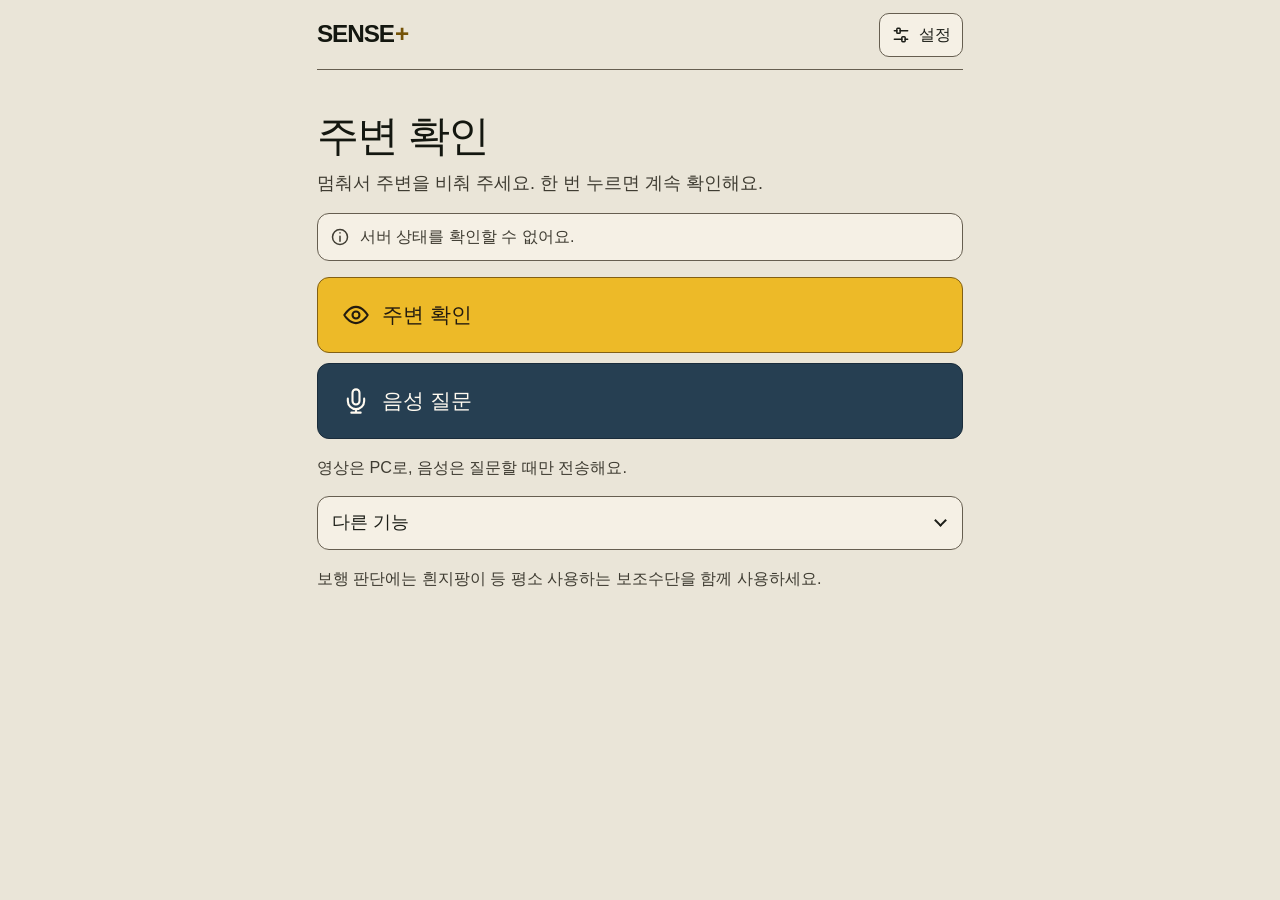
==== apps/sense-plus/frontend/index.html @ d5831dea "Add SENSE+ phone app and operator handoff" ====
<!doctype html>
<html lang="ko">
<head>
  <meta charset="utf-8">
  <meta name="viewport" content="width=device-width, initial-scale=1, viewport-fit=cover">
  <meta name="theme-color" content="#eae5d8">
  <meta name="description" content="카메라와 음성으로 주변을 확인하는 SENSE+ 생활 보조 웹앱">
  <title>SENSE+ · 주변 확인</title>
  <script>
    (() => {
      const capturePairingCode = () => {
        const prefix = '#pair=';
        if (!location.hash.startsWith(prefix)) return;
        const code = location.hash.slice(prefix.length);
        try {
          history.replaceState(history.state, '', location.pathname + location.search);
          window.sensePairingFromQr = code;
        } catch {
          window.sensePairingFromQr = '';
        }
      };
      capturePairingCode();
      window.addEventListener('hashchange', capturePairingCode);
    })();
  </script>
  <link rel="stylesheet" href="./styles.css">
  <link rel="stylesheet" href="./panels.css">
  <script type="module" src="./app.js"></script>
</head>
<body>
  <a class="skip-link" href="#guidePanel">안내와 조작으로 이동</a>
  <svg class="icon-defs" xmlns="http://www.w3.org/2000/svg" aria-hidden="true"><defs>
    <symbol id="i-arrow" viewBox="0 0 24 24"><path d="M4 12h15m-6-6 6 6-6 6"/></symbol>
    <symbol id="i-camera" viewBox="0 0 24 24"><path d="M4 6h4l2-3h4l2 3h4a1 1 0 0 1 1 1v12H3V7a1 1 0 0 1 1-1Z"/><circle cx="12" cy="12" r="4"/></symbol>
    <symbol id="i-switch" viewBox="0 0 24 24"><path d="M4 7a8 8 0 0 1 14-2l2 3M20 3v5h-5M20 17a8 8 0 0 1-14 2l-2-3M4 21v-5h5"/></symbol>
    <symbol id="i-mic" viewBox="0 0 24 24"><rect x="9" y="2" width="6" height="13" rx="3"/><path d="M5 10v2a7 7 0 0 0 14 0v-2M12 19v3m-4 0h8"/></symbol>
    <symbol id="i-pause" viewBox="0 0 24 24"><path d="M8 5v14M16 5v14"/></symbol>
    <symbol id="i-play" viewBox="0 0 24 24"><path d="m8 4 12 8-12 8Z"/></symbol>
    <symbol id="i-stop" viewBox="0 0 24 24"><rect x="5" y="5" width="14" height="14" rx="1"/></symbol>
    <symbol id="i-close" viewBox="0 0 24 24"><path d="m6 6 12 12M18 6 6 18"/></symbol>
    <symbol id="i-volume" viewBox="0 0 24 24"><path d="m11 4-6 5H2v6h3l6 5ZM15 8a6 6 0 0 1 0 8m3-11a10 10 0 0 1 0 14"/></symbol>
    <symbol id="i-muted" viewBox="0 0 24 24"><path d="m11 4-6 5H2v6h3l6 5Zm5 5 6 6m0-6-6 6"/></symbol>
    <symbol id="i-repeat" viewBox="0 0 24 24"><path d="M4 10a8 8 0 1 1 1 8M4 4v6h6"/></symbol>
    <symbol id="i-scene" viewBox="0 0 24 24"><rect x="3" y="3" width="18" height="18" rx="2"/><circle cx="8" cy="8" r="1"/><path d="m3 17 6-6 4 4 3-3 5 5"/></symbol>
    <symbol id="i-search" viewBox="0 0 24 24"><circle cx="10.5" cy="10.5" r="7.5"/><path d="m16 16 5 5"/></symbol>
    <symbol id="i-read" viewBox="0 0 24 24"><path d="M6 2h8l5 5v15H5V3a1 1 0 0 1 1-1Zm8 0v6h5M8 12h8m-8 4h6"/></symbol>
    <symbol id="i-settings" viewBox="0 0 24 24"><path d="M4 7h3m4 0h9M4 17h9m4 0h3"/><rect x="7" y="4" width="4" height="6" rx="1"/><rect x="13" y="14" width="4" height="6" rx="1"/></symbol>
    <symbol id="i-info" viewBox="0 0 24 24"><circle cx="12" cy="12" r="9"/><path d="M12 11v6m0-10v.1"/></symbol>
    <symbol id="i-check" viewBox="0 0 24 24"><path d="m5 12 4 4L19 6"/></symbol>
    <symbol id="i-link" viewBox="0 0 24 24"><path d="m10 14 4-4m-6 7-1 1a4.3 4.3 0 0 1-6-6l5-5a4.3 4.3 0 0 1 6 0m0 5a4.3 4.3 0 0 0 6 0l5-5a4.3 4.3 0 0 0-6-6l-1 1"/></symbol>
    <symbol id="i-walk" viewBox="0 0 24 24"><circle cx="14" cy="3" r="2"/><path d="m7 21 4-8 3 3v6m-3-9 2-6 4 5 4 1M5 12l3-4 5-1"/></symbol>
    <symbol id="i-alert" viewBox="0 0 24 24"><path d="m12 3 10 18H2Zm0 6v5m0 3v.1"/></symbol>
    <symbol id="i-eye" viewBox="0 0 24 24"><path d="M2 12s4-7 10-7 10 7 10 7-4 7-10 7S2 12 2 12Z"/><circle cx="12" cy="12" r="3"/></symbol>
    <symbol id="i-grid" viewBox="0 0 24 24"><rect x="3" y="3" width="7" height="7" rx="1"/><rect x="14" y="3" width="7" height="7" rx="1"/><rect x="3" y="14" width="7" height="7" rx="1"/><rect x="14" y="14" width="7" height="7" rx="1"/></symbol>
  </defs></svg>

  <div class="app">
    <header class="topbar">
      <a class="wordmark" href="./" aria-label="SENSE Plus 처음 화면">SENSE<span aria-hidden="true">+</span></a>
      <button class="icon-button settings-trigger" id="settingsTrigger" aria-haspopup="dialog"><svg class="icon" aria-hidden="true"><use href="#i-settings"/></svg><span>설정</span></button>
    </header>

    <main class="workspace">
      <section class="guide-panel" id="guidePanel" aria-labelledby="pageTitle" tabindex="-1">
        <div class="hero">
          <div class="hero-content">
            <span class="example-label" id="resultDemoBadge" hidden>시연 예시</span>
            <h1 id="pageTitle">주변 확인</h1>
            <p class="intro" id="introText">멈춰서 주변을 비춰 주세요. 한 번 누르면 계속 확인해요.</p>
          </div>
        </div>

        <div class="result-area" id="resultArea" hidden>
          <div class="result-kicker"><svg class="icon" id="resultIcon" aria-hidden="true"><use href="#i-eye"/></svg><span id="resultLabel">현재 보이는 상황</span></div>
          <h2 id="resultTitle"></h2>
          <p id="resultBody"></p>
          <p class="result-direction" id="resultDirection" hidden><span>안내</span><span id="resultDirectionText"></span></p>
          <div class="listening-bars" id="listeningBars" aria-hidden="true" hidden><span></span><span></span><span></span><span></span><span></span><span></span><span></span></div>
        </div>

        <div class="service-notice" id="serviceNotice"><svg class="icon" aria-hidden="true"><use href="#i-info"/></svg><p id="serviceNoticeText">연결 상태 확인 중</p></div>

        <div class="demo-controls" id="demoControls" hidden>
          <p>화면과 음성을 확인하는 예시예요. 실제 주변을 분석하지 않아요.</p>
          <div class="segmented" role="group" aria-label="디자인 시연 장면 선택"><button data-scenario="door" aria-pressed="true">출입구</button><button data-scenario="obstacle" aria-pressed="false">장애물</button><button data-scenario="uncertain" aria-pressed="false">시야 불량</button></div>
        </div>

        <div class="primary-actions">
          <div id="pairingPanel" class="pairing-panel" hidden><svg class="icon" aria-hidden="true"><use href="#i-link"/></svg><p>PC 관제 화면의 QR을 스캔해 주세요.</p></div>
          <div class="main-buttons">
            <button class="button button-primary connect-big" id="quickConnect" hidden><svg class="icon" aria-hidden="true"><use href="#i-camera"/></svg><span id="quickConnectLabel">카메라 다시 연결</span></button>
            <button class="button button-primary main-action" id="guideAction"><svg class="icon" id="guideActionIcon" aria-hidden="true"><use href="#i-eye"/></svg><span id="guideActionLabel">주변 확인</span></button>
            <button class="button button-voice" id="questionAction"><svg class="icon" id="questionActionIcon" aria-hidden="true"><use href="#i-mic"/></svg><span id="questionActionLabel">음성 질문</span></button>
          </div>
          <div class="session-actions" id="sessionActions" hidden><button class="button button-danger" id="stopAction"><svg class="icon" aria-hidden="true"><use href="#i-stop"/></svg>안내 종료</button><button class="button button-quiet" id="repeatAction" hidden><svg class="icon" aria-hidden="true"><use href="#i-repeat"/></svg>다시 듣기</button></div>
        </div>
        <p class="privacy-note" id="privacyNote">영상은 PC로, 음성은 질문할 때만 전송해요.</p>
        <p class="status-message" id="statusMessage" role="status" aria-live="polite" aria-atomic="true"></p>

        <details class="more-modes" id="moreModes">
          <summary id="modeSummary">다른 기능</summary>
          <div class="feature-modes" role="group" aria-label="다른 기능">
            <button class="mode-button" data-mode="find" aria-pressed="false"><svg class="icon" aria-hidden="true"><use href="#i-search"/></svg><span>물건 찾기</span></button>
            <button class="mode-button" data-mode="read" aria-pressed="false"><svg class="icon" aria-hidden="true"><use href="#i-read"/></svg><span>정보 읽기</span></button>
          </div>
        </details>
        <button class="return-guide text-button" id="returnGuide" hidden>주변 확인으로 돌아가기</button>
        <button class="button button-outline audio-resume" id="audioResume" hidden><svg class="icon"><use href="#i-volume"/></svg>음성 재생 허용</button>
        <p class="safety-note">보행 판단에는 흰지팡이 등 평소 사용하는 보조수단을 함께 사용하세요.</p>
      </section>
    </main>
  </div>

  <dialog id="settingsDialog" aria-labelledby="settingsTitle">
    <form method="dialog" class="dialog-header"><h2 id="settingsTitle">설정</h2><button class="icon-button" value="close" aria-label="설정 닫기"><svg class="icon" aria-hidden="true"><use href="#i-close"/></svg></button></form>
    <div class="dialog-content">
      <label class="setting-row"><span><strong>고대비 화면</strong><small>글자와 배경을 더 선명하게</small></span><input id="contrastSetting" type="checkbox" role="switch"><span class="native-switch" aria-hidden="true"></span></label>
      <fieldset class="setting-group"><legend>글자 크기</legend><div class="segmented"><label><input type="radio" name="textSize" value="normal" checked><span>기본</span></label><label><input type="radio" name="textSize" value="large"><span>크게</span></label><label><input type="radio" name="textSize" value="largest"><span>더 크게</span></label></div></fieldset>
      <label class="setting-group" for="voiceSpeed"><span class="setting-label">음성 속도 <output id="voiceSpeedValue" for="voiceSpeed">1.0배</output></span><input id="voiceSpeed" type="range" min="0.7" max="1.3" step="0.1" value="1"><span class="range-labels"><span>천천히</span><span>빠르게</span></span></label>
      <p class="settings-note">글자 크기와 화면 설정은 이 브라우저에 저장돼요. 음성 속도는 브라우저가 읽어주는 안내에 적용돼요.</p>
      <div class="voice-row"><div><svg class="icon" id="voiceIcon" aria-hidden="true"><use href="#i-volume"/></svg><span>음성 안내</span></div><button class="switch-control" id="voiceToggle" role="switch" aria-checked="true" aria-label="음성 안내"><span id="voiceStateText">켜짐</span><span class="switch-track" aria-hidden="true"><span></span></span></button></div>
      <button class="connection-trigger" id="connectionTrigger" aria-haspopup="dialog"><span>연결 상태</span><span class="status-dot" id="connectionDot" aria-hidden="true"></span><span id="connectionLabel">연결 확인 중</span></button>
      <details class="camera-disclosure" id="cameraDisclosure"><summary>카메라 미리보기와 시연</summary>
      <section class="camera-panel" aria-labelledby="cameraTitle">
        <div class="section-heading"><h2 id="cameraTitle">카메라</h2><button class="icon-button" id="switchCamera" disabled><svg class="icon"><use href="#i-switch"/></svg><span>카메라 전환</span></button></div>
        <div class="camera-stage" id="cameraStage">
          <video id="camera" autoplay muted playsinline aria-label="현재 카메라 화면" hidden></video>
          <div class="camera-placeholder" id="cameraPlaceholder">
            <div class="viewfinder" aria-hidden="true"><i></i><i></i><i></i><i></i><svg class="icon"><use href="#i-camera"/></svg></div>
            <h3>주변을 비춰 주세요</h3>
            <p>카메라를 켜면 이곳에 <br>실시간 화면이 보여요.</p>
            <button class="button button-small button-primary" id="enableCamera"><svg class="icon"><use href="#i-camera"/></svg>카메라 켜기</button>
            <span class="permission-note">카메라·마이크 접근을 요청해요.<br>마이크는 질문할 때만 사용해요.</span>
          </div>
          <div class="demo-scene" id="demoScene" hidden aria-label="디자인 시연용 가상 실내 장면">
            <svg viewBox="0 0 800 650" role="img" aria-label="실제 카메라가 아닌 시연용 복도 그림" preserveAspectRatio="xMidYMid slice">
              <rect width="800" height="650" fill="#e7e9ea"/>
              <path d="M0 0h800L520 165H280Z" fill="#f4f5f4"/><path d="M0 650h800L520 400H280Z" fill="#cbd0d2"/>
              <path d="M0 0 280 165v235L0 650" fill="#e0e3e4"/><path d="m800 0-280 165v235l280 250" fill="#d4dadc"/>
              <path d="M280 165h240v235H280Z" fill="#bcc5c9"/><path d="M322 206h156v194H322Z" fill="#95a3ac"/>
              <path d="m620 170 125-54v466l-125-85Z" fill="#8e9ca7"/><path d="m635 184 94-38v405l-94-63Z" fill="#aab5bc"/><path d="M650 348v22" stroke="#435969" stroke-width="7" stroke-linecap="round"/>
              <path d="m65 103 116 50v343L65 570Z" fill="#b9c2c7"/><path d="m214 170 35 15v242l-35 28Z" fill="#b9c2c7"/>
              <g fill="#fff"><path d="M250 35h300l-38 24H288Z"/><path d="M322 102h156l-18 13H340Z"/><path d="M360 142h80l-8 6h-64Z"/></g>
              <g stroke="#adb6bc" fill="none" stroke-width="2"><path d="M280 400 0 650m520-250 280 250m-400-250v250m-120-200h240m-194 56h300m-386 73h470"/></g>
              <g class="demo-door-mark"><rect x="613" y="163" width="137" height="350" rx="8" fill="none" stroke="#e6b641" stroke-width="4"/><rect x="629" y="178" width="60" height="34" rx="4" fill="#fff"/><text x="659" y="201" fill="#192a3a" text-anchor="middle" font-family="sans-serif" font-size="18">문</text></g>
              <g class="demo-obstacle-mark" fill="#71818e" stroke="#354858" stroke-width="5"><path d="M470 367h111v105H470Z"/><path d="m455 479 137 0-8 35H463Z"/><path d="m471 514-8 76m115-76 12 76m-62-76v80"/><path d="m450 590 30 0m95 0h30"/><rect x="444" y="355" width="159" height="252" rx="10" fill="none" stroke="#e6b641" stroke-width="5"/></g>
            </svg>
            <div class="demo-scene-shade"></div>
          </div>
          <div class="camera-overlay-top"><span class="camera-live" id="cameraLive" hidden><span></span>실시간 카메라</span><span class="example-label" id="cameraDemoBadge" hidden>시연 예시 · 가상 장면</span></div>
          <div class="camera-overlay-bottom" id="cameraOverlay" hidden><svg class="icon"><use href="#i-eye"/></svg><span id="cameraOverlayText">현재 비추는 방향을 확인해요</span></div>
        </div>
        <div class="device-status"><span id="cameraStatus"><svg class="icon"><use href="#i-camera"/></svg><span>카메라 꺼짐</span></span><span id="micStatus"><svg class="icon"><use href="#i-mic"/></svg><span>마이크 꺼짐</span></span></div>
        <div class="camera-footnote"><button class="text-button" id="demoToggle"><svg class="icon" aria-hidden="true"><use href="#i-grid"/></svg><span>디자인 시연</span></button><button class="text-button" id="disconnectAction">카메라·연결 종료</button></div>
      </section>
      </details>
      <button class="button button-outline full-width" id="settingsDone">설정 완료</button>
    </div>
  </dialog>

  <dialog id="connectionDialog" aria-labelledby="connectionTitle">
    <form method="dialog" class="dialog-header"><h2 id="connectionTitle">연결 상태</h2><button class="icon-button" value="close" aria-label="연결 상태 닫기"><svg class="icon" aria-hidden="true"><use href="#i-close"/></svg></button></form>
    <div class="dialog-content"><p class="dialog-description">영상·음성이 서버까지 전달되는지 확인할 수 있어요.</p>
      <dl class="connection-list"><div><dt>카메라·마이크 권한</dt><dd id="detailMedia">요청 전</dd></div><div><dt>웹 연결 환경</dt><dd id="detailSecure">확인 중</dd></div><div><dt>실시간 통신</dt><dd id="detailTransport">연결 전</dd></div><div><dt>AI 분석</dt><dd id="detailAI">확인 중</dd></div><div><dt>서버가 받은 영상</dt><dd id="detailVideo">0 프레임</dd></div><div><dt>서버가 받은 음성</dt><dd id="detailAudio">0 샘플</dd></div><div><dt>최근 영상 도착</dt><dd id="detailFrameAge">—</dd></div></dl>
      <p class="connection-note" id="connectionNote">카메라·마이크를 켠 뒤 서버 연결을 확인해 보세요.</p>
      <div class="dialog-button-stack"><button class="button button-primary" id="connectAction"><svg class="icon"><use href="#i-link"/></svg>서버 연결</button><button class="button button-outline" id="testAudioAction" disabled><svg class="icon"><use href="#i-volume"/></svg>연결 확인음 듣기</button><button class="text-button" id="refreshHealth">상태 새로고침</button></div>
      <p class="settings-note">확인음은 통신 테스트용입니다. 실제 주변 분석이나 이동 안내가 아니에요.</p>
    </div>
  </dialog>
  <audio id="remoteAudio" autoplay playsinline></audio>
  <div class="sr-only" id="urgentMessage" role="alert" aria-live="assertive" aria-atomic="true"></div>
</body>
</html>
---- apps/sense-plus/frontend/styles.css ----
:root {
  color-scheme: light;
  --page: #eae5d8;
  --paper: #f5f0e5;
  --surface: #e3ddcf;
  --surface-raised: #dad2c2;
  --ink: #262721;
  --ink-strong: #1b1e19;
  --muted: #4b493f;
  --subtle: #595448;
  --line: #777063;
  --yellow: #745207;
  --yellow-soft: #f3e4bb;
  --error: #84291f;
  --focus: #263f52;
  --warning-background: #f3e1d7;
  --warning-border: #a93429;
  --guide-fill: #edba28;
  --guide-hover: #e3ac19;
  --guide-border: #826014;
  --voice-fill: #263f52;
  --voice-hover: #1c3041;
  --voice-border: #1a2c3b;
  --stop-fill: #a93429;
  --stop-hover: #922a22;
  --stop-border: #7f2a23;
  --recover-fill: #eb763e;
  --recover-hover: #e46c33;
  --recover-border: #823c22;
  --action-ink: #231b0f;
  --light-label: #fffaf0;
  color: var(--ink);
  background: var(--page);
  font: 16px/1.55 -apple-system, BlinkMacSystemFont, "Segoe UI", "Apple SD Gothic Neo", "Malgun Gothic", sans-serif;
  font-synthesis: none;
}

:root:has(body[data-text-size="large"]) { font-size: 18px; }
:root:has(body[data-text-size="largest"]) { font-size: 20px; }

:root:has(body.high-contrast) {
  --ink: #1c1e18;
  --ink-strong: #141710;
  --muted: #3f3c32;
  --subtle: #4b463b;
  --line: #665e50;
  --focus: #182e40;
}

* { box-sizing: border-box; }
[hidden] { display: none !important; }

body {
  min-width: 0;
  margin: 0;
  color: var(--ink);
  background: var(--page);
}

button, select, input { font: inherit; }
button, a, input { -webkit-tap-highlight-color: transparent; }
button { cursor: pointer; color: inherit; touch-action: manipulation; }
button:disabled { cursor: default; }
a { color: inherit; }

:where(button, a, input, summary, [tabindex]):focus-visible {
  outline: 3px solid var(--focus);
  outline-offset: 3px;
}

.icon {
  width: 24px;
  height: 24px;
  flex: none;
  fill: none;
  stroke: currentColor;
  stroke-width: 1.8;
  stroke-linecap: round;
  stroke-linejoin: round;
}

.icon-defs { position: absolute; width: 0; height: 0; overflow: hidden; }

.sr-only,
.status-message:empty {
  position: absolute;
  width: 1px;
  height: 1px;
  margin: 0;
  overflow: hidden;
  clip-path: inset(50%);
  white-space: nowrap;
}

.skip-link {
  position: fixed;
  z-index: 5;
  top: max(12px, env(safe-area-inset-top));
  left: max(12px, env(safe-area-inset-left));
  transform: translateY(-180%);
  border-radius: 10px;
  padding: 10px 16px;
  background: var(--guide-fill);
  color: var(--action-ink);
}

.skip-link:focus { transform: none; }

.app {
  width: min(100%, 39rem);
  margin-inline: auto;
  padding-top: env(safe-area-inset-top);
  padding-right: max(clamp(16px, 5vw, 28px), env(safe-area-inset-right));
  padding-bottom: calc(28px + env(safe-area-inset-bottom));
  padding-left: max(clamp(16px, 5vw, 28px), env(safe-area-inset-left));
}

.topbar {
  display: flex;
  min-height: 70px;
  align-items: center;
  justify-content: space-between;
  gap: 12px;
  padding-block: 8px;
  border-bottom: 1px solid var(--line);
}

.wordmark {
  display: inline-flex;
  min-height: 44px;
  flex: none;
  align-items: center;
  color: var(--ink-strong);
  font-size: 1.35rem;
  font-weight: 800;
  line-height: 1;
  letter-spacing: -.045em;
  text-decoration: none;
}

.wordmark span { color: var(--yellow); margin-inline-start: 1px; }

.topbar-actions {
  display: flex;
  min-width: 0;
  flex-wrap: wrap;
  align-items: center;
  justify-content: flex-end;
  gap: 8px;
}

.icon-button,
.text-button,
.connection-trigger {
  display: inline-flex;
  min-width: 44px;
  min-height: 44px;
  align-items: center;
  justify-content: center;
  gap: 8px;
  padding: 7px 11px;
  border: 1px solid transparent;
  border-radius: 10px;
  background: transparent;
  color: var(--ink);
  font-size: .9rem;
  font-weight: 650;
  line-height: 1.35;
  text-align: center;
  text-decoration: none;
  overflow-wrap: anywhere;
}

.icon-button .icon, .text-button .icon { width: 20px; height: 20px; }
.text-button { color: var(--muted); }
:where(.icon-button, .text-button):hover:enabled { background: var(--surface-raised); }

.settings-trigger,
.connection-trigger {
  border-color: var(--line);
  background: var(--paper);
}

.status-dot {
  width: 8px;
  height: 8px;
  flex: none;
  border-radius: 50%;
  background: var(--subtle);
}

.status-dot.connected { background: var(--voice-fill); }
.status-dot.error { background: var(--error); }

.workspace,
.guide-panel,
.primary-actions,
.main-buttons,
.session-actions {
  display: grid;
  grid-template-columns: minmax(0, 1fr);
  min-width: 0;
}

.workspace { gap: 20px; padding-top: clamp(22px, 6vw, 40px); }
.guide-panel { gap: 16px; }
.primary-actions { gap: 10px; }
.main-buttons, .session-actions { gap: 10px; }
.session-actions:not(:has(> :not([hidden]))) { display: none; }

.hero { min-width: 0; }
.hero h1 {
  margin: 0;
  color: var(--ink-strong);
  font-size: clamp(1.65rem, 1.35rem + 1.55vw, 2.35rem);
  font-weight: 800;
  line-height: 1.22;
  letter-spacing: -.038em;
}

.hero h1,
.intro,
.button,
.mode-button,
.status-message,
.safety-note,
.result-area,
.pairing-panel,
.service-notice {
  word-break: keep-all;
  overflow-wrap: anywhere;
}

.intro {
  margin: 8px 0 0;
  color: var(--muted);
  font-size: 1rem;
  line-height: 1.5;
}

.guide-topline { display: flex; flex-wrap: wrap; gap: 6px; align-items: center; margin-bottom: 6px; }
.eyebrow { color: var(--muted); font-size: .85rem; font-weight: 650; }
.example-label {
  display: inline-flex;
  padding: 2px 7px;
  border: 1px solid var(--line);
  border-radius: 6px;
  background: var(--surface);
  color: var(--ink);
  font-size: .82rem;
  font-weight: 650;
}

.button {
  display: inline-flex;
  min-width: 0;
  min-height: 48px;
  align-items: center;
  justify-content: center;
  gap: 9px;
  padding: 9px 14px;
  border: 1px solid var(--line);
  border-radius: 12px;
  background: var(--paper);
  color: var(--ink);
  font-size: 1rem;
  font-weight: 700;
  line-height: 1.35;
  text-align: center;
}

.button:disabled,
.icon-button:disabled {
  border-color: var(--line);
  border-style: dashed;
}

.button-small { min-height: 44px; font-size: .95rem; }
.button-outline { background: var(--surface); }
.button-quiet { color: var(--muted); }
.button-outline:hover:enabled, .button-quiet:hover:enabled { background: var(--surface-raised); }

.main-buttons > .button,
.session-actions > .button {
  width: 100%;
  min-height: 76px;
  justify-content: flex-start;
  gap: 12px;
  padding: 13px clamp(14px, 5vw, 24px);
  font-size: 1.16rem;
  text-align: start;
}

.main-buttons .icon, .session-actions .icon { width: 28px; height: 28px; }
.session-actions > .button-quiet { min-height: 48px; font-size: .96rem; }
.session-actions > .button-quiet .icon { width: 23px; height: 23px; }

.button-primary,
#guideAction {
  border-color: var(--guide-border);
  background: var(--guide-fill);
  color: var(--action-ink);
}

.button-primary:hover:enabled,
#guideAction:hover:enabled { background: var(--guide-hover); }

.button-voice,
#questionAction {
  border-color: var(--voice-border);
  background: var(--voice-fill);
  color: var(--light-label);
}

.button-voice:hover:enabled,
#questionAction:hover:enabled { background: var(--voice-hover); }

.button-danger,
.pause-action,
#guideAction.pause-action,
#stopAction {
  border-color: var(--stop-border);
  background: var(--stop-fill);
  color: var(--light-label);
}

.button-danger:hover:enabled,
.pause-action:hover:enabled,
#guideAction.pause-action:hover:enabled,
#stopAction:hover:enabled { background: var(--stop-hover); }

#quickConnect,
#guideAction.recover-action {
  border-color: var(--recover-border);
  background: var(--recover-fill);
  color: var(--action-ink);
}

#quickConnect:hover:enabled,
#guideAction.recover-action:hover:enabled { background: var(--recover-hover); }

.connect-big {
  min-height: 56px;
  justify-content: flex-start;
  text-align: start;
}

.connect-arrow { margin-inline-start: auto; }

.service-notice,
.pairing-panel {
  display: flex;
  min-height: 48px;
  align-items: center;
  gap: 10px;
  padding: 6px 10px 6px 12px;
  border: 1px solid var(--line);
  border-radius: 12px;
  background: var(--paper);
  color: var(--muted);
  font-size: .9rem;
}

.service-notice p, .pairing-panel p { flex: 1; margin: 0; }
.service-notice > .icon, .pairing-panel > .icon { width: 20px; height: 20px; }
.pairing-panel { padding-block: 11px; background: var(--yellow-soft); color: var(--ink); }

.privacy-note,
.status-message,
.safety-note {
  margin: 0;
  color: var(--muted);
  word-break: keep-all;
  overflow-wrap: anywhere;
  font-size: .9rem;
  line-height: 1.55;
}

.status-message.is-error { color: var(--error); font-weight: 700; }

.result-area {
  padding: 14px 16px;
  border: 1px solid var(--line);
  border-radius: 12px;
  background: var(--paper);
}

.result-area.warning-result { border-color: var(--warning-border); background: var(--warning-background); }
.result-kicker {
  display: flex;
  align-items: center;
  gap: 8px;
  margin-bottom: 5px;
  color: var(--muted);
  font-size: .88rem;
  font-weight: 700;
}

.result-kicker .icon { width: 20px; height: 20px; }
.warning-result .result-kicker, .is-obstacle .result-kicker { color: var(--error); }
.result-area h2 { margin: 0 0 4px; font-size: 1.22rem; line-height: 1.35; }
.result-area p { margin: 0; color: var(--muted); }
.result-area p:empty { display: none; }

.result-area .result-direction {
  display: flex;
  flex-wrap: wrap;
  align-items: baseline;
  gap: 5px 8px;
  margin-top: 9px;
  padding-top: 8px;
  border-top: 1px solid var(--line);
}

.result-direction > span:first-child { font-weight: 700; color: var(--ink); }

.listening-bars { display: flex; align-items: center; gap: 4px; height: 24px; margin-top: 8px; }
.listening-bars span { width: 4px; height: 10px; border-radius: 2px; background: var(--yellow); }
.listening-bars span:nth-child(2n) { height: 18px; }

.more-modes {
  min-width: 0;
  border: 1px solid var(--line);
  border-radius: 12px;
  background: var(--paper);
}

.more-modes > summary {
  display: flex;
  min-height: 52px;
  align-items: center;
  justify-content: space-between;
  gap: 12px;
  padding: 8px 14px;
  border-radius: inherit;
  cursor: pointer;
  list-style: none;
  font-weight: 700;
}

.more-modes > summary::-webkit-details-marker { display: none; }

.more-modes > summary::after {
  content: "";
  width: 7px;
  height: 7px;
  flex: none;
  margin-inline-end: 3px;
  border-right: 2px solid currentColor;
  border-bottom: 2px solid currentColor;
  transform: translateY(-2px) rotate(45deg);
}

.more-modes[open] > summary::after { transform: translateY(2px) rotate(225deg); }

.feature-modes {
  display: grid;
  grid-template-columns: minmax(0, 1fr);
  gap: 6px;
}

.more-modes .feature-modes { padding: 0 9px 9px; }

.mode-button {
  display: flex;
  min-width: 0;
  min-height: 48px;
  align-items: center;
  gap: 10px;
  padding: 8px 11px;
  border: 1px solid var(--line);
  border-radius: 10px;
  background: var(--surface);
  color: var(--ink);
  font-weight: 600;
  text-align: start;
}

.mode-button .icon { width: 22px; height: 22px; }
.mode-button:hover:enabled { background: var(--surface-raised); }
.mode-button[aria-pressed="true"] { border-width: 2px; border-color: var(--ink); font-weight: 800; }
.return-guide { justify-self: start; }

.voice-row {
  display: flex;
  min-height: 48px;
  align-items: center;
  justify-content: space-between;
  gap: 10px;
  padding: 4px 8px;
  color: var(--ink);
  font-size: .95rem;
}

.voice-row > div { display: flex; align-items: center; gap: 8px; }
.voice-row .icon { width: 20px; height: 20px; }

.switch-control {
  display: flex;
  min-height: 44px;
  align-items: center;
  gap: 8px;
  padding: 4px 1px 4px 6px;
  border: 0;
  border-radius: 8px;
  background: transparent;
  color: var(--ink);
  font-size: .9rem;
}

.switch-track {
  display: block;
  width: 44px;
  height: 26px;
  flex: none;
  padding: 3px;
  border: 1px solid var(--line);
  border-radius: 20px;
  background: var(--surface-raised);
}

.switch-track > span { display: block; width: 18px; height: 18px; border-radius: 50%; background: var(--ink); }
.switch-control[aria-checked="true"] .switch-track { border-color: var(--yellow); background: var(--yellow); }
.switch-control[aria-checked="true"] .switch-track > span { transform: translateX(18px); background: var(--page); }
.audio-resume, .full-width { width: 100%; }

@media (max-width: 360px) {
  .app {
    padding-left: max(12px, env(safe-area-inset-left));
    padding-right: max(12px, env(safe-area-inset-right));
  }

  .topbar { min-height: 64px; gap: 8px; }
  .topbar-actions { gap: 5px; }
  .settings-trigger, .connection-trigger { padding-inline: 8px; }
}

@media (prefers-reduced-motion: reduce) {
  *, *::before, *::after {
    animation: none !important;
    transition: none !important;
    scroll-behavior: auto !important;
  }
}
---- apps/sense-plus/frontend/panels.css ----
.camera-disclosure {
  width: 100%;
  min-width: 0;
  border: 1px solid var(--line);
  border-radius: 1.125rem;
  background: var(--paper);
  color: var(--ink);
}

.camera-disclosure > summary {
  display: flex;
  min-height: 3.5rem;
  align-items: center;
  justify-content: space-between;
  gap: 1rem;
  padding: 0.75rem clamp(0.875rem, 3vw, 1.25rem);
  border-radius: inherit;
  cursor: pointer;
  list-style: none;
  font-weight: 650;
  line-height: 1.5;
}

.camera-disclosure > summary::-webkit-details-marker {
  display: none;
}

.camera-disclosure > summary::after {
  content: "";
  flex: 0 0 0.5rem;
  width: 0.5rem;
  height: 0.5rem;
  margin-inline-end: 0.2rem;
  border-right: 2px solid currentColor;
  border-bottom: 2px solid currentColor;
  color: var(--yellow);
  transform: translateY(-0.125rem) rotate(45deg);
}

.camera-disclosure[open] > summary::after {
  transform: translateY(0.125rem) rotate(225deg);
}

.camera-panel {
  display: grid;
  min-width: 0;
  gap: 0.875rem;
  padding: 0.75rem clamp(0.875rem, 3vw, 1.25rem) 1rem;
  border-top: 1px solid var(--line);
}

.camera-panel .section-heading {
  display: flex;
  flex-wrap: wrap;
  align-items: center;
  justify-content: space-between;
  gap: 0.375rem 0.75rem;
}

.camera-panel .section-heading h2 {
  margin: 0;
  font-size: 1em;
  line-height: 1.35;
}

.camera-panel .icon-button,
.camera-panel .text-button,
.camera-panel .button {
  min-width: 44px;
  min-height: 44px;
}

.camera-stage {
  position: relative;
  display: grid;
  width: 100%;
  min-width: 0;
  min-height: 16rem;
  overflow: hidden;
  isolation: isolate;
  border: 1px solid var(--line);
  border-radius: 0.875rem;
  background: var(--page);
}

.camera-stage:has(> video:not([hidden]), > .demo-scene:not([hidden])) {
  max-height: 30rem;
  aspect-ratio: 4 / 3;
}

.camera-stage > video,
.camera-stage > .demo-scene {
  position: absolute;
  inset: 0;
  width: 100%;
  height: 100%;
}

.camera-stage > video {
  object-fit: contain;
  background: var(--page);
}

.camera-stage.mirrored > video {
  transform: scaleX(-1);
}

.camera-placeholder {
  display: grid;
  min-width: 0;
  place-content: center;
  justify-items: center;
  gap: 0.65rem;
  padding: 1.5rem clamp(0.75rem, 4vw, 1.5rem);
  background: var(--surface);
  text-align: center;
}

.camera-placeholder h3,
.camera-placeholder p {
  margin: 0;
}

.camera-placeholder h3 {
  font-size: 1.1em;
  line-height: 1.45;
}

.camera-placeholder p,
.permission-note {
  color: var(--muted);
  font-size: 0.875em;
  line-height: 1.6;
}

.camera-placeholder .button {
  margin-top: 0.25rem;
}

.viewfinder {
  position: relative;
  display: grid;
  width: 3.5rem;
  height: 3.5rem;
  place-items: center;
  margin-bottom: 0.3rem;
  border: 1px solid var(--line);
  border-radius: 1rem;
  background: var(--yellow-soft);
  color: var(--yellow);
}

.viewfinder .icon {
  width: 1.55rem;
  height: 1.55rem;
}

.viewfinder i {
  display: none;
}

.camera-overlay-top,
.camera-overlay-bottom {
  position: absolute;
  z-index: 1;
  display: flex;
  gap: 0.5rem;
  pointer-events: none;
}

.camera-overlay-top {
  inset: 0.65rem 0.65rem auto;
  justify-content: space-between;
}

.camera-live,
.camera-overlay-top .example-label,
.camera-overlay-bottom {
  align-items: center;
  border: 1px solid rgba(255, 250, 240, 0.38);
  background: rgba(28, 37, 42, 0.93);
  color: var(--light-label);
  font-size: 0.8em;
  font-weight: 650;
  line-height: 1.45;
}

.camera-live,
.camera-overlay-top .example-label {
  display: inline-flex;
  min-width: 0;
  gap: 0.4rem;
  padding: 0.3rem 0.55rem;
  border-radius: 999px;
}

.camera-live > span {
  flex: 0 0 0.45rem;
  width: 0.45rem;
  height: 0.45rem;
  border-radius: 50%;
  background: var(--guide-fill);
}

.camera-overlay-top .example-label {
  margin-inline-start: auto;
  color: var(--guide-fill);
}

.camera-overlay-bottom {
  inset: auto 0.65rem 0.65rem;
  padding: 0.45rem 0.6rem;
  border-radius: 0.55rem;
}

.camera-overlay-bottom .icon {
  flex: none;
  color: var(--yellow);
}

.demo-scene > svg {
  display: block;
  width: 100%;
  height: 100%;
  filter: saturate(0.8) brightness(0.86);
}

.demo-scene .demo-obstacle-mark,
.demo-scene[data-scenario="obstacle"] .demo-door-mark,
.demo-scene[data-scenario="uncertain"] .demo-door-mark {
  display: none;
}

.demo-scene[data-scenario="obstacle"] .demo-obstacle-mark {
  display: block;
}

.demo-scene[data-scenario="uncertain"] > svg {
  filter: blur(7px) brightness(0.48);
  transform: scale(1.1);
}

.demo-scene-shade {
  position: absolute;
  inset: 0;
  background: linear-gradient(0deg, rgba(12, 13, 15, 0.38), transparent 40%);
  pointer-events: none;
}

.device-status,
.camera-footnote {
  display: flex;
  flex-wrap: wrap;
  align-items: center;
  gap: 0.5rem 1rem;
  color: var(--muted);
  font-size: 0.875em;
  line-height: 1.55;
}

.device-status > span {
  display: inline-flex;
  align-items: center;
  gap: 0.35rem;
}

.device-status > .active,
.device-status > .recording {
  color: var(--yellow);
}

.camera-footnote {
  justify-content: space-between;
  padding-top: 0.375rem;
  border-top: 1px solid var(--line);
}

.camera-footnote .text-button {
  margin-inline-start: auto;
}

.demo-controls {
  display: grid;
  gap: 0.65rem;
  padding: 0.875rem;
  border: 1px solid var(--line);
  border-radius: 0.875rem;
  background: var(--paper);
}

.demo-controls > p {
  margin: 0;
  color: var(--muted);
  font-size: 0.875em;
  line-height: 1.55;
}

.segmented {
  display: grid;
  grid-template-columns: repeat(3, minmax(0, 1fr));
  gap: 0.25rem;
  padding: 0.25rem;
  border: 1px solid var(--line);
  border-radius: 0.7rem;
  background: var(--page);
}

.segmented > button,
.segmented > label > span {
  display: flex;
  min-width: 0;
  min-height: 44px;
  align-items: center;
  justify-content: center;
  padding: 0.35rem 0.25rem;
  border: 1px solid transparent;
  border-radius: 0.45rem;
  background: transparent;
  color: var(--muted);
  font: inherit;
  font-size: 0.9em;
  font-weight: 650;
  line-height: 1.35;
  overflow-wrap: anywhere;
  text-align: center;
}

.segmented > button,
.segmented > label {
  min-width: 0;
  cursor: pointer;
}

.segmented > button[aria-pressed="true"],
.segmented > label > input:checked + span {
  border-color: var(--yellow);
  background: var(--yellow-soft);
  color: var(--yellow);
}

.segmented > label {
  position: relative;
  display: flex;
  flex-direction: column;
}

.segmented > label > input {
  position: absolute;
  inset: 0;
  width: 100%;
  height: 100%;
  margin: 0;
  opacity: 0;
  cursor: pointer;
}

.segmented > label > span {
  flex: 1;
}

:where(#settingsDialog, #connectionDialog) {
  width: min(32rem, calc(100% - 1.5rem));
  max-width: none;
  max-height: calc(100vh - 1.5rem);
  max-height: calc(100dvh - 1.5rem - env(safe-area-inset-top) - env(safe-area-inset-bottom));
  padding: 0;
  overflow: auto;
  overscroll-behavior: contain;
  border: 1px solid var(--line);
  border-radius: 1.25rem;
  background: var(--paper);
  color: var(--ink);
  box-shadow: 0 .75rem 2rem rgba(37, 30, 20, 0.18);
}

:where(#settingsDialog, #connectionDialog)::backdrop {
  background: rgba(36, 30, 21, 0.45);
}

.dialog-header {
  position: sticky;
  top: 0;
  z-index: 2;
  display: flex;
  align-items: center;
  justify-content: space-between;
  gap: 0.75rem;
  padding: 0.875rem clamp(0.875rem, 4vw, 1.5rem);
  border-bottom: 1px solid var(--line);
  background: var(--paper);
}

.dialog-header h2 {
  margin: 0;
  font-size: 1.35em;
  font-weight: 750;
  line-height: 1.3;
  overflow-wrap: anywhere;
}

.dialog-header .eyebrow {
  display: block;
  margin-bottom: 0.2rem;
  color: var(--muted);
  font-size: 0.8em;
}

.dialog-header .icon-button {
  display: inline-grid;
  flex: 0 0 44px;
  width: 44px;
  height: 44px;
  place-items: center;
  padding: 0;
  border: 1px solid var(--line);
  border-radius: 0.65rem;
  background: var(--surface);
  color: var(--ink);
}

.dialog-content {
  padding: 0.875rem clamp(0.875rem, 4vw, 1.5rem) 1.25rem;
}

.dialog-content .button,
.dialog-content .text-button {
  min-width: 44px;
  min-height: 44px;
}

.dialog-content .full-width {
  width: 100%;
}

.setting-row {
  position: relative;
  display: flex;
  min-height: 3.75rem;
  align-items: center;
  justify-content: space-between;
  gap: 1rem;
  padding: 0.6rem 0 0.875rem;
  border-bottom: 1px solid var(--line);
  cursor: pointer;
}

.setting-row strong,
.setting-row small {
  display: block;
}

.setting-row small,
.settings-note {
  margin-top: 0.25rem;
  color: var(--muted);
  font-size: 0.875em;
  line-height: 1.6;
}

.setting-row > input {
  position: absolute;
  right: 0;
  width: 44px;
  height: 44px;
  margin: 0;
  opacity: 0;
  cursor: pointer;
}

.native-switch {
  display: block;
  flex: 0 0 2.875rem;
  width: 2.875rem;
  height: 1.625rem;
  padding: 0.1875rem;
  border: 1px solid var(--line);
  border-radius: 999px;
  background: var(--surface-raised);
  pointer-events: none;
}

.native-switch::before {
  content: "";
  display: block;
  width: 1.125rem;
  height: 1.125rem;
  border-radius: 50%;
  background: var(--ink);
}

.setting-row > input:checked + .native-switch {
  border-color: var(--yellow);
  background: var(--yellow);
}

.setting-row > input:checked + .native-switch::before {
  background: var(--page);
  transform: translateX(1.25rem);
}

.setting-row > input:focus-visible + .native-switch,
.segmented > label > input:focus-visible + span {
  outline: 3px solid var(--focus);
  outline-offset: 2px;
}

.setting-group {
  display: block;
  min-width: 0;
  margin: 0;
  padding: 0.875rem 0;
  border: 0;
  border-bottom: 1px solid var(--line);
}

.setting-group legend {
  float: left;
  width: 100%;
  margin-bottom: 0.6rem;
  padding: 0;
  font-weight: 700;
}

.setting-group .segmented {
  clear: both;
}

.setting-label,
.range-labels {
  display: flex;
  flex-wrap: wrap;
  justify-content: space-between;
  gap: 0.25rem 0.75rem;
}

.setting-label {
  font-weight: 700;
}

.setting-label output {
  color: var(--yellow);
  font-variant-numeric: tabular-nums;
}

.setting-group input[type="range"] {
  width: 100%;
  height: 44px;
  margin: 0;
  accent-color: var(--yellow);
}

.range-labels {
  color: var(--muted);
  font-size: 0.825em;
}

.settings-note {
  margin: 0.875rem 0;
}

.dialog-content > .settings-note:last-child {
  margin-bottom: 0;
}

.dialog-description,
.connection-note {
  margin: 0 0 0.875rem;
  color: var(--muted);
  font-size: 0.9em;
  line-height: 1.65;
}

.connection-note {
  margin-top: 0.875rem;
}

.connection-list {
  margin: 0;
  border: 1px solid var(--line);
  border-radius: 0.875rem;
  background: var(--surface);
  font-size: 0.875em;
}

.connection-list > div {
  display: grid;
  grid-template-columns: minmax(0, 1fr) minmax(0, 0.85fr);
  gap: 0.2rem 0.75rem;
  padding: 0.6rem 0.75rem;
  line-height: 1.55;
}

.connection-list > div + div {
  border-top: 1px solid var(--line);
}

.connection-list dt,
.connection-list dd {
  min-width: 0;
  overflow-wrap: anywhere;
}

.connection-list dt {
  color: var(--muted);
}

.connection-list dd {
  margin: 0;
  color: var(--ink);
  font-weight: 650;
  font-variant-numeric: tabular-nums;
  text-align: right;
}

.dialog-button-stack {
  display: grid;
  gap: 0.55rem;
}

@media (max-width: 22rem) {
  .connection-list > div {
    grid-template-columns: minmax(0, 1fr);
  }

  .connection-list dd {
    text-align: left;
  }
}

@media (forced-colors: active) {
  .setting-row > input {
    position: static;
    flex: none;
    opacity: 1;
  }

  .native-switch {
    display: none;
  }

  .segmented > button[aria-pressed="true"],
  .segmented > label > input:checked + span {
    border-color: Highlight;
  }
}
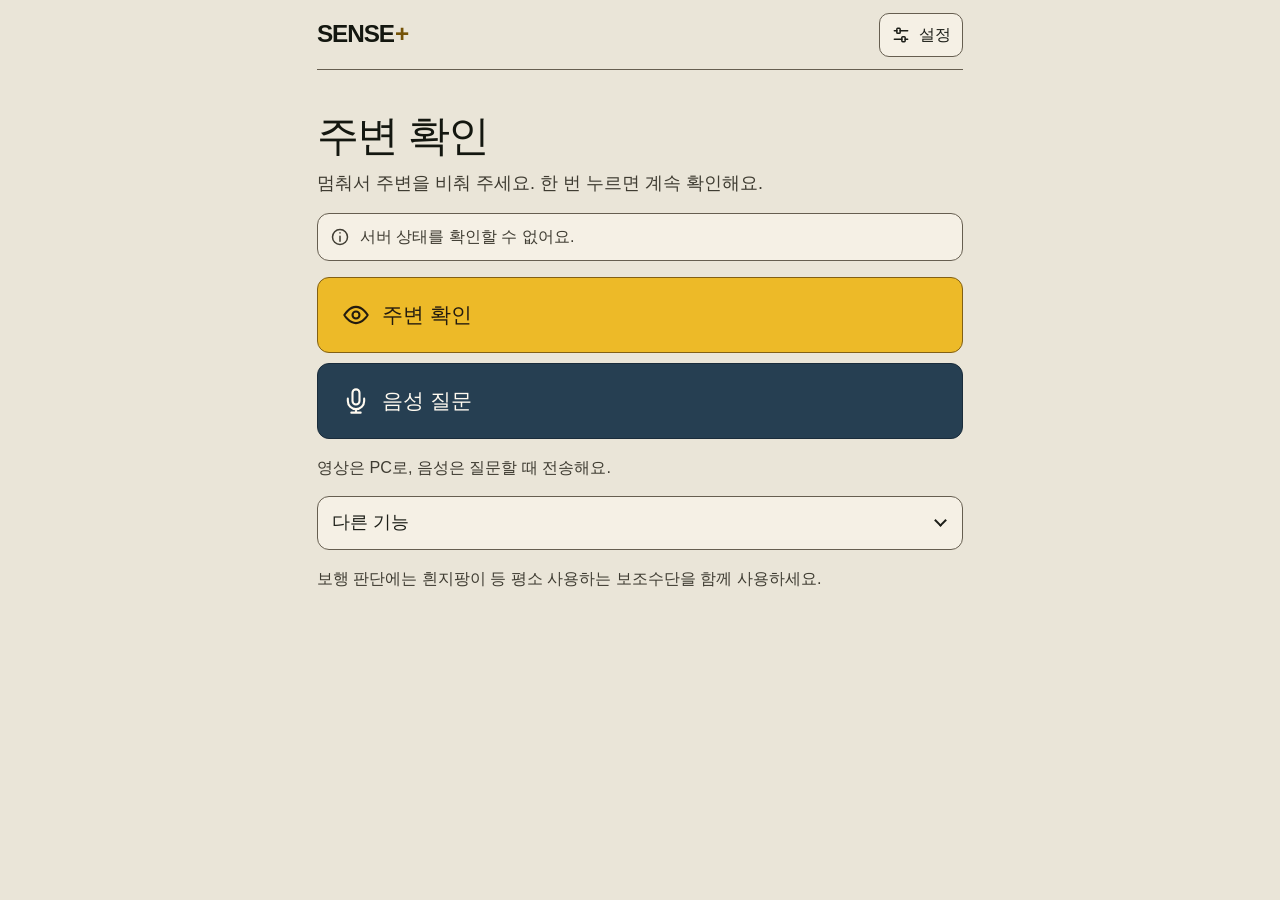
==== commit 1cb96083: "Add hands-free Korean voice questions to SENSE+" ====
--- a/apps/sense-plus/frontend/index.html
+++ b/apps/sense-plus/frontend/index.html
@@ -105,7 +105,7 @@
           </div>
         </details>
         <button class="return-guide text-button" id="returnGuide" hidden>주변 확인으로 돌아가기</button>
-        <button class="button button-outline audio-resume" id="audioResume" hidden><svg class="icon"><use href="#i-volume"/></svg>음성 재생 허용</button>
+        <button class="button button-outline audio-resume" id="audioResume" hidden><svg class="icon" aria-hidden="true"><use href="#i-volume"/></svg>음성 재생</button>
         <p class="safety-note">보행 판단에는 흰지팡이 등 평소 사용하는 보조수단을 함께 사용하세요.</p>
       </section>
     </main>
@@ -119,6 +119,10 @@
       <label class="setting-group" for="voiceSpeed"><span class="setting-label">음성 속도 <output id="voiceSpeedValue" for="voiceSpeed">1.0배</output></span><input id="voiceSpeed" type="range" min="0.7" max="1.3" step="0.1" value="1"><span class="range-labels"><span>천천히</span><span>빠르게</span></span></label>
       <p class="settings-note">글자 크기와 화면 설정은 이 브라우저에 저장돼요. 음성 속도는 브라우저가 읽어주는 안내에 적용돼요.</p>
       <div class="voice-row"><div><svg class="icon" id="voiceIcon" aria-hidden="true"><use href="#i-volume"/></svg><span>음성 안내</span></div><button class="switch-control" id="voiceToggle" role="switch" aria-checked="true" aria-label="음성 안내"><span id="voiceStateText">켜짐</span><span class="switch-track" aria-hidden="true"><span></span></span></button></div>
+      <div id="voiceWakeSetting" hidden>
+        <div class="voice-row"><div><svg class="icon" aria-hidden="true"><use href="#i-mic"/></svg><span>헤이 센스 음성 질문</span></div><button class="switch-control" id="voiceWakeToggle" role="switch" aria-checked="false" aria-label="헤이 센스 음성 질문" aria-describedby="voiceWakeNote"><span id="voiceWakeStateText">꺼짐</span><span class="switch-track" aria-hidden="true"><span></span></span></button></div>
+        <p class="settings-note" id="voiceWakeNote">켜면 마이크 음성을 PC로 보내 호출어와 질문을 인식해요.</p>
+      </div>
       <button class="connection-trigger" id="connectionTrigger" aria-haspopup="dialog"><span>연결 상태</span><span class="status-dot" id="connectionDot" aria-hidden="true"></span><span id="connectionLabel">연결 확인 중</span></button>
       <details class="camera-disclosure" id="cameraDisclosure"><summary>카메라 미리보기와 시연</summary>
       <section class="camera-panel" aria-labelledby="cameraTitle">
@@ -130,7 +134,7 @@
             <h3>주변을 비춰 주세요</h3>
             <p>카메라를 켜면 이곳에 <br>실시간 화면이 보여요.</p>
             <button class="button button-small button-primary" id="enableCamera"><svg class="icon"><use href="#i-camera"/></svg>카메라 켜기</button>
-            <span class="permission-note">카메라·마이크 접근을 요청해요.<br>마이크는 질문할 때만 사용해요.</span>
+            <span class="permission-note">카메라·마이크 접근을 요청해요.<br>헤이 센스가 켜져 있으면 호출어를 듣기 위해 마이크를 사용해요.</span>
           </div>
           <div class="demo-scene" id="demoScene" hidden aria-label="디자인 시연용 가상 실내 장면">
             <svg viewBox="0 0 800 650" role="img" aria-label="실제 카메라가 아닌 시연용 복도 그림" preserveAspectRatio="xMidYMid slice">
@@ -167,7 +171,7 @@
       <p class="settings-note">확인음은 통신 테스트용입니다. 실제 주변 분석이나 이동 안내가 아니에요.</p>
     </div>
   </dialog>
-  <audio id="remoteAudio" autoplay playsinline></audio>
+  <audio id="remoteAudio" playsinline></audio>
   <div class="sr-only" id="urgentMessage" role="alert" aria-live="assertive" aria-atomic="true"></div>
 </body>
 </html>
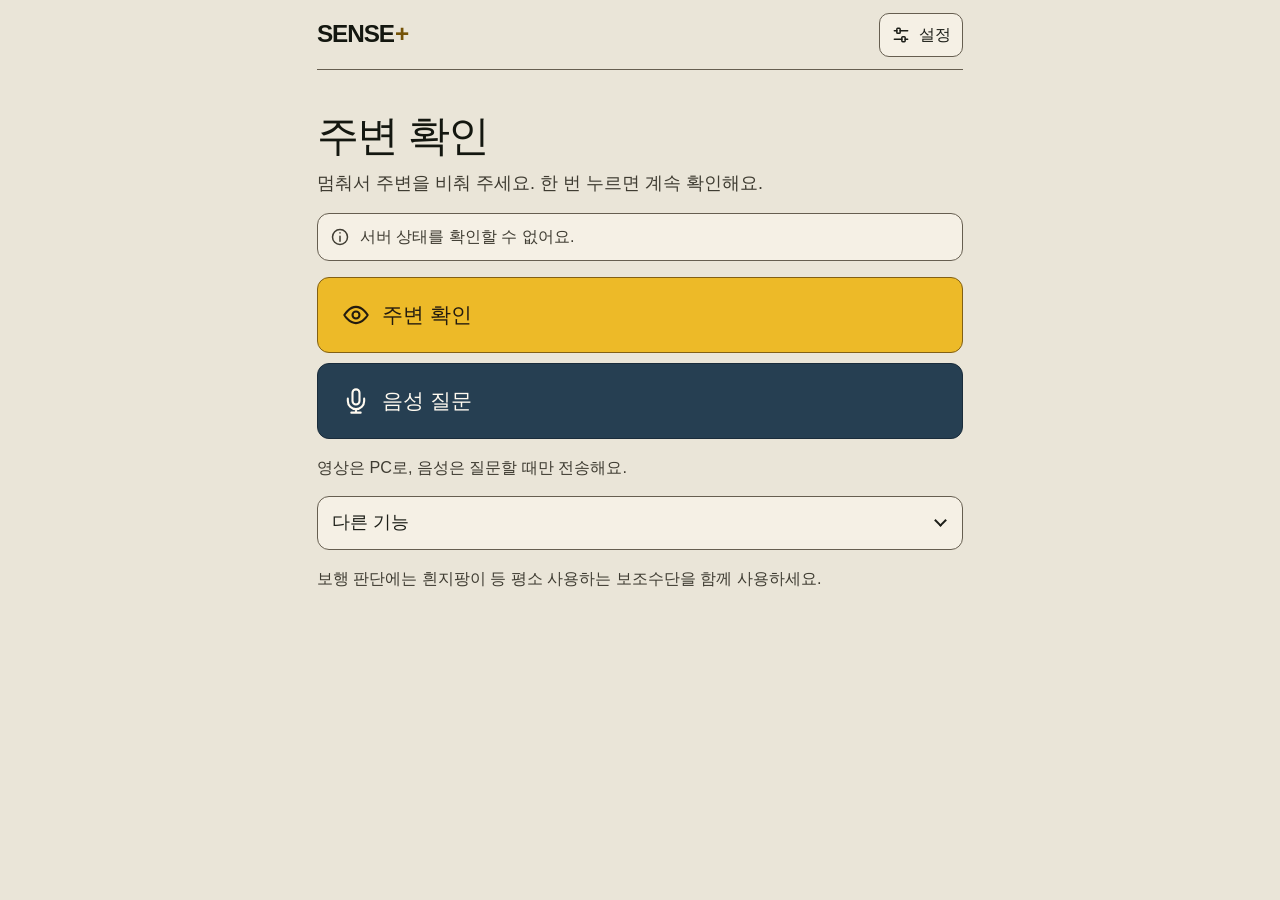
==== commit 04e94333: "Merge remote-tracking branch 'origin/handoff/sense-plus-app' into feature/integration" ====
--- a/apps/sense-plus/frontend/index.html
+++ b/apps/sense-plus/frontend/index.html
@@ -119,10 +119,6 @@
       <label class="setting-group" for="voiceSpeed"><span class="setting-label">음성 속도 <output id="voiceSpeedValue" for="voiceSpeed">1.0배</output></span><input id="voiceSpeed" type="range" min="0.7" max="1.3" step="0.1" value="1"><span class="range-labels"><span>천천히</span><span>빠르게</span></span></label>
       <p class="settings-note">글자 크기와 화면 설정은 이 브라우저에 저장돼요. 음성 속도는 브라우저가 읽어주는 안내에 적용돼요.</p>
       <div class="voice-row"><div><svg class="icon" id="voiceIcon" aria-hidden="true"><use href="#i-volume"/></svg><span>음성 안내</span></div><button class="switch-control" id="voiceToggle" role="switch" aria-checked="true" aria-label="음성 안내"><span id="voiceStateText">켜짐</span><span class="switch-track" aria-hidden="true"><span></span></span></button></div>
-      <div id="voiceWakeSetting" hidden>
-        <div class="voice-row"><div><svg class="icon" aria-hidden="true"><use href="#i-mic"/></svg><span>헤이 센스 음성 질문</span></div><button class="switch-control" id="voiceWakeToggle" role="switch" aria-checked="false" aria-label="헤이 센스 음성 질문" aria-describedby="voiceWakeNote"><span id="voiceWakeStateText">꺼짐</span><span class="switch-track" aria-hidden="true"><span></span></span></button></div>
-        <p class="settings-note" id="voiceWakeNote">켜면 마이크 음성을 PC로 보내 호출어와 질문을 인식해요.</p>
-      </div>
       <button class="connection-trigger" id="connectionTrigger" aria-haspopup="dialog"><span>연결 상태</span><span class="status-dot" id="connectionDot" aria-hidden="true"></span><span id="connectionLabel">연결 확인 중</span></button>
       <details class="camera-disclosure" id="cameraDisclosure"><summary>카메라 미리보기와 시연</summary>
       <section class="camera-panel" aria-labelledby="cameraTitle">
@@ -134,7 +130,7 @@
             <h3>주변을 비춰 주세요</h3>
             <p>카메라를 켜면 이곳에 <br>실시간 화면이 보여요.</p>
             <button class="button button-small button-primary" id="enableCamera"><svg class="icon"><use href="#i-camera"/></svg>카메라 켜기</button>
-            <span class="permission-note">카메라·마이크 접근을 요청해요.<br>헤이 센스가 켜져 있으면 호출어를 듣기 위해 마이크를 사용해요.</span>
+            <span class="permission-note">카메라·마이크 접근을 요청해요.<br>마이크는 질문할 때만 사용해요.</span>
           </div>
           <div class="demo-scene" id="demoScene" hidden aria-label="디자인 시연용 가상 실내 장면">
             <svg viewBox="0 0 800 650" role="img" aria-label="실제 카메라가 아닌 시연용 복도 그림" preserveAspectRatio="xMidYMid slice">
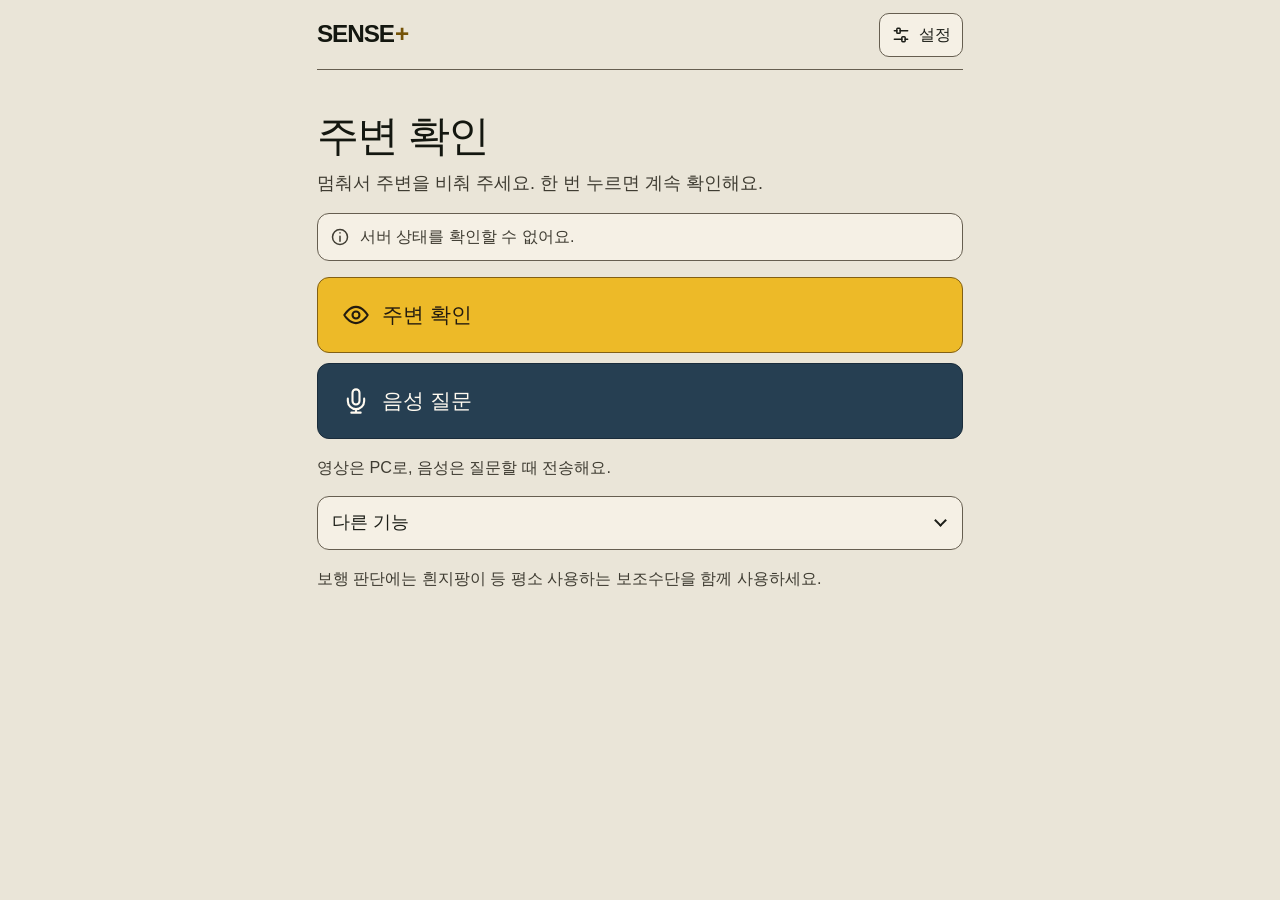
==== commit c0772989: "Merge remote-tracking branch 'origin/feature/voice-first' into feature/integration" ====
--- a/apps/sense-plus/frontend/index.html
+++ b/apps/sense-plus/frontend/index.html
@@ -119,6 +119,10 @@
       <label class="setting-group" for="voiceSpeed"><span class="setting-label">음성 속도 <output id="voiceSpeedValue" for="voiceSpeed">1.0배</output></span><input id="voiceSpeed" type="range" min="0.7" max="1.3" step="0.1" value="1"><span class="range-labels"><span>천천히</span><span>빠르게</span></span></label>
       <p class="settings-note">글자 크기와 화면 설정은 이 브라우저에 저장돼요. 음성 속도는 브라우저가 읽어주는 안내에 적용돼요.</p>
       <div class="voice-row"><div><svg class="icon" id="voiceIcon" aria-hidden="true"><use href="#i-volume"/></svg><span>음성 안내</span></div><button class="switch-control" id="voiceToggle" role="switch" aria-checked="true" aria-label="음성 안내"><span id="voiceStateText">켜짐</span><span class="switch-track" aria-hidden="true"><span></span></span></button></div>
+      <div id="voiceWakeSetting" hidden>
+        <div class="voice-row"><div><svg class="icon" aria-hidden="true"><use href="#i-mic"/></svg><span>헤이 센스 음성 질문</span></div><button class="switch-control" id="voiceWakeToggle" role="switch" aria-checked="false" aria-label="헤이 센스 음성 질문" aria-describedby="voiceWakeNote"><span id="voiceWakeStateText">꺼짐</span><span class="switch-track" aria-hidden="true"><span></span></span></button></div>
+        <p class="settings-note" id="voiceWakeNote">켜면 마이크 음성을 PC로 보내 호출어와 질문을 인식해요.</p>
+      </div>
       <button class="connection-trigger" id="connectionTrigger" aria-haspopup="dialog"><span>연결 상태</span><span class="status-dot" id="connectionDot" aria-hidden="true"></span><span id="connectionLabel">연결 확인 중</span></button>
       <details class="camera-disclosure" id="cameraDisclosure"><summary>카메라 미리보기와 시연</summary>
       <section class="camera-panel" aria-labelledby="cameraTitle">
@@ -130,7 +134,7 @@
             <h3>주변을 비춰 주세요</h3>
             <p>카메라를 켜면 이곳에 <br>실시간 화면이 보여요.</p>
             <button class="button button-small button-primary" id="enableCamera"><svg class="icon"><use href="#i-camera"/></svg>카메라 켜기</button>
-            <span class="permission-note">카메라·마이크 접근을 요청해요.<br>마이크는 질문할 때만 사용해요.</span>
+            <span class="permission-note">카메라·마이크 접근을 요청해요.<br>헤이 센스가 켜져 있으면 호출어를 듣기 위해 마이크를 사용해요.</span>
           </div>
           <div class="demo-scene" id="demoScene" hidden aria-label="디자인 시연용 가상 실내 장면">
             <svg viewBox="0 0 800 650" role="img" aria-label="실제 카메라가 아닌 시연용 복도 그림" preserveAspectRatio="xMidYMid slice">
